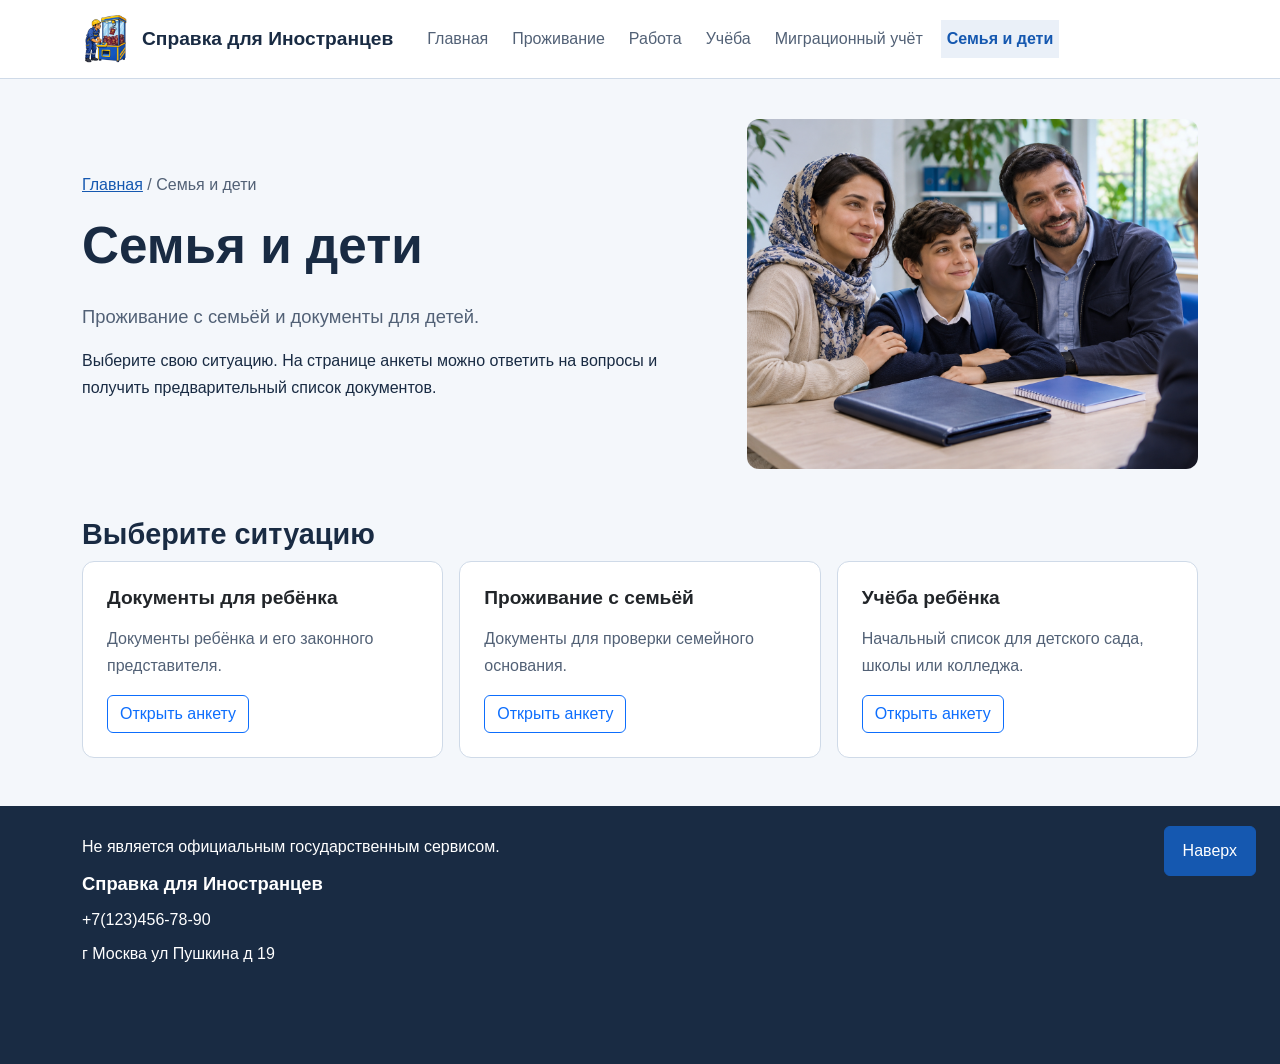
==== family.html @ a0da52e2 "Add separate pages, images and appointment section" ====
<!doctype html>
<html lang="ru">
  <head>
    <meta charset="utf-8" />
    <meta name="viewport" content="width=device-width, initial-scale=1" />
    <meta
      name="description"
      content="Семья и дети. Помощь иностранным гражданам в подготовке документов для проживания, работы и учёбы."
    />
    <title>Семья и дети — Справка для Иностранцев</title>
    <link rel="icon" href="images/logo.png" type="image/png" />
    <link
      rel="stylesheet"
      href="https://cdn.jsdelivr.net/npm/bootstrap@5.3.8/dist/css/bootstrap.min.css"
    />
    <link rel="stylesheet" href="css/style.css" />
    <script defer src="js/data.js"></script>
    <script defer src="js/rules.js"></script>
    <script defer src="js/main.js"></script>
  </head>
  <body id="top">
    <a class="skip-link" href="#main">Перейти к содержимому</a>
    <header class="site-header">
      <div class="container site-header__inner">
        <a class="site-header__brand" href="index.html">
          <img class="site-header__logo" src="images/logo.png" width="48" height="48" alt="" />
          <span>Справка для Иностранцев</span>
        </a>
        <nav class="site-nav" aria-label="Основная навигация">
          <ul class="site-nav__list">
            <li class="site-nav__item"><a class="site-nav__link" href="index.html">Главная</a></li>
            <li class="site-nav__item">
              <a class="site-nav__link" href="residence.html">Проживание</a>
            </li>
            <li class="site-nav__item"><a class="site-nav__link" href="work.html">Работа</a></li>
            <li class="site-nav__item"><a class="site-nav__link" href="study.html">Учёба</a></li>
            <li class="site-nav__item">
              <a class="site-nav__link" href="registration.html">Миграционный учёт</a>
            </li>
            <li class="site-nav__item">
              <a class="site-nav__link" href="family.html" aria-current="page">Семья и дети</a>
            </li>
          </ul>
        </nav>
      </div>
    </header>
    <main id="main" tabindex="-1">
      <section class="container section section-hero">
        <div class="row align-items-center g-4">
          <div class="col-lg-7">
            <p class="breadcrumbs">
              <a href="index.html">Главная</a>
              / Семья и дети
            </p>
            <h1>Семья и дети</h1>
            <p class="hero__text">Проживание с семьёй и документы для детей.</p>
            <p>
              Выберите свою ситуацию. На странице анкеты можно ответить на вопросы и получить
              предварительный список документов.
            </p>
          </div>
          <div class="col-lg-5">
            <img
              class="section-hero__image"
              src="images/family.png"
              alt="Семья с ребёнком на консультации по документам"
              width="520"
              height="350"
            />
          </div>
        </div>
      </section>
      <section class="container section" aria-labelledby="cards-title">
        <h2 id="cards-title">Выберите ситуацию</h2>
        <div class="row g-3" id="cards-family"></div>
        <noscript><p>Для отображения карточек включите JavaScript.</p></noscript>
      </section>
    </main>
    <footer class="site-footer">
      <div class="container">
        <p>Не является официальным государственным сервисом.</p>
        <p class="site-footer__name">Справка для Иностранцев</p>
        <p>+7(123)456-78-90</p>
        <p>г Москва ул Пушкина д 19</p>
      </div>
    </footer>
    <a class="back-to-top btn btn-primary" href="#top">Наверх</a>
  </body>
</html>
---- css/style.css ----
/* Общие переменные */
:root {
  --color-bg: #f4f7fb;
  --color-text: #192b43;
  --color-muted: #526176;
  --color-primary: #1558b0;
  --color-border: #cfdae8;
  --color-success: #15613b;
  --radius: 12px;
}
* {
  box-sizing: border-box;
}
html {
  scroll-behavior: smooth;
  scroll-padding-top: 145px;
}
body {
  margin: 0;
  background: var(--color-bg);
  color: var(--color-text);
  font-family: Arial, sans-serif;
  line-height: 1.65;
}
[hidden] {
  display: none !important;
}
h1,
h2,
h3 {
  line-height: 1.25;
  font-weight: 700;
}
h1 {
  max-width: 800px;
  margin-bottom: 24px;
  font-size: clamp(2rem, 4vw, 3.5rem);
}
h2 {
  font-size: 1.8rem;
}
a {
  color: var(--color-primary);
}
:where(a, button, select, summary):focus-visible {
  outline: 3px solid #ad4500 !important;
  outline-offset: 4px;
}
main:focus {
  outline: none;
}
.skip-link {
  position: fixed;
  top: -100px;
  left: 12px;
  z-index: 2000;
  padding: 12px;
  background: white;
}
.skip-link:focus {
  top: 12px;
}

/* Шапка и меню */
.site-header {
  position: sticky;
  top: 0;
  z-index: 10;
  background: white;
  border-bottom: 1px solid var(--color-border);
}
.site-header__inner {
  display: flex;
  flex-wrap: wrap;
  align-items: center;
  gap: 8px 24px;
  padding-top: 12px;
  padding-bottom: 12px;
}
.site-header__brand {
  color: var(--color-text);
  font-size: 1.2rem;
  font-weight: 700;
  text-decoration: none;
}
.site-nav {
  flex: 1 1 600px;
  min-width: 0;
}
.site-nav__list {
  display: flex;
  flex-direction: row;
  gap: 12px;
  margin: 0;
  padding: 8px 4px;
  overflow-x: auto;
  list-style: none;
}
.site-nav__item {
  flex-shrink: 0;
}
.site-nav__link {
  display: block;
  padding: 6px;
  color: var(--color-muted);
  text-decoration: none;
  white-space: nowrap;
}
.site-nav__link:hover {
  color: var(--color-primary);
  background: #eaf0f8;
}

/* Главная и карточки */
.hero {
  padding-top: 48px;
  padding-bottom: 32px;
}
.hero__text {
  color: var(--color-muted);
  font-size: 1.15rem;
}
.section {
  padding-bottom: 48px;
}
.section__description {
  margin-bottom: 24px;
  color: var(--color-muted);
}
.btn-primary {
  --bs-btn-bg: var(--color-primary);
  --bs-btn-border-color: var(--color-primary);
  --bs-btn-hover-bg: #104488;
  --bs-btn-hover-border-color: #104488;
}
.button {
  min-height: 44px;
  margin: 8px 8px 0 0;
  padding: 10px 18px;
}
.button:disabled {
  cursor: not-allowed;
}
.guide-card {
  height: 100%;
  border: 1px solid var(--color-border);
  border-radius: var(--radius);
}
.guide-card .card-body {
  display: flex;
  flex-direction: column;
  gap: 16px;
  padding: 24px;
}
.guide-card__title {
  margin: 0;
  font-size: 1.2rem;
}
.guide-card__description {
  flex: 1;
  margin: 0;
  color: var(--color-muted);
}
.guide-card .btn {
  align-self: flex-start;
}
.guide-card:hover,
.guide-card:focus-within,
.guide-card--active {
  border-color: var(--color-primary);
  box-shadow: 0 4px 16px #192b4310;
}

/* Анкета и документы */
.questionnaire {
  margin-top: 24px;
  padding: clamp(16px, 3vw, 32px);
  border: 2px solid var(--color-primary);
  border-radius: var(--radius);
  background: white;
}
.questionnaire__header {
  display: flex;
  justify-content: space-between;
  align-items: flex-start;
  gap: 16px;
  margin-bottom: 24px;
}
.questionnaire h3 {
  font-size: 1.5rem;
}
fieldset {
  min-width: 0;
}
legend {
  font-size: 1.1rem;
  font-weight: 700;
}
.form-label {
  font-weight: 600;
}
.form-select {
  min-height: 44px;
  background-image: none;
  appearance: auto;
  padding-right: 12px;
}
.document-list {
  margin-top: 24px;
  padding: 20px;
  border: 1px solid var(--color-border);
  border-radius: var(--radius);
}
.document-list__item {
  display: flex;
  justify-content: space-between;
  align-items: center;
  gap: 16px;
  padding: 12px 0;
}
.document-list__item label {
  flex: 1;
}
.document-list__item select {
  width: 100px;
  flex-shrink: 0;
}

/* Результат */
.result {
  margin-top: 24px;
  padding-top: 24px;
  border-top: 1px solid var(--color-border);
}
.result__item {
  padding: 16px 0;
  border-bottom: 1px solid var(--color-border);
}
.result__item h5 {
  font-size: 1rem;
  font-weight: 700;
}
.result__item p {
  margin-bottom: 8px;
}
.result__state {
  font-weight: 700;
}
.result__item--ready .result__state {
  color: var(--color-success);
}
#result-notes p:last-child {
  margin-bottom: 0;
}

/* Вопросы, инструкция и подвал */
.faq details {
  margin-top: 12px;
  padding: 18px;
  border: 1px solid var(--color-border);
  border-radius: var(--radius);
  background: white;
}
.faq summary {
  cursor: pointer;
  list-style: none;
  font-weight: 600;
}
.faq summary::marker {
  content: '';
}
.faq summary::-webkit-details-marker {
  display: none;
}
.faq details p {
  margin: 12px 0 0;
}
.help-dialog {
  max-width: min(560px, 92vw);
  padding: 28px;
  border: 0;
  border-radius: var(--radius);
  color: var(--color-text);
}
.help-dialog::backdrop {
  background: #192b4380;
}
.back-to-top {
  position: fixed;
  right: 24px;
  bottom: 24px;
  z-index: 20;
  padding: 12px 18px;
}
.back-to-top:active {
  transform: translateY(1px);
}
.site-footer {
  padding: 28px 0 96px;
  background: var(--color-text);
  color: white;
}
.site-footer p {
  margin: 0;
}
@media (max-width: 575px) {
  .questionnaire__header {
    flex-direction: column;
  }
  .document-list__item {
    align-items: flex-start;
  }
  .back-to-top {
    right: 16px;
    bottom: 16px;
  }
}
@media (prefers-reduced-motion: reduce) {
  html {
    scroll-behavior: auto;
  }
}

/* Изображения и страницы */
.site-header__brand {
  display: flex;
  align-items: center;
  gap: 12px;
}
.site-header__logo {
  width: 48px;
  height: 48px;
  object-fit: contain;
}
.site-nav__link[aria-current='page'] {
  color: var(--color-primary);
  font-weight: 700;
  background: #eaf0f8;
}
.directory-card {
  height: 100%;
  overflow: hidden;
  border: 1px solid var(--color-border);
  border-radius: var(--radius);
}
.directory-card__image {
  display: block;
  width: 100%;
  height: 220px;
  object-fit: cover;
}
.directory-card__image--document {
  object-fit: contain;
  background: #e8eef6;
}
.directory-card .card-body {
  display: flex;
  flex-direction: column;
  gap: 12px;
  padding: 24px;
}
.directory-card h3 {
  font-size: 1.25rem;
}
.directory-card p {
  flex: 1;
  color: var(--color-muted);
}
.directory-card .btn {
  align-self: flex-start;
}
.section-hero {
  padding-top: 40px;
}
.section-hero__image {
  display: block;
  width: 100%;
  height: 350px;
  object-fit: cover;
  border-radius: var(--radius);
}
.section-hero__image--document {
  object-fit: contain;
  background: #e8eef6;
}
.breadcrumbs {
  color: var(--color-muted);
}
.questionnaire-page {
  padding-top: 32px;
}
.questionnaire h1 {
  font-size: clamp(1.6rem, 3vw, 2.4rem);
}
.site-footer__name {
  font-size: 1.15rem;
  font-weight: 700;
}
.site-footer p + p {
  margin-top: 8px;
}
@media (max-width: 575px) {
  html {
    scroll-padding-top: 175px;
  }
  .site-header__logo {
    width: 40px;
    height: 40px;
  }
  .site-header__brand {
    font-size: 1.1rem;
  }
  .section-hero__image {
    height: 300px;
  }
}

/* Запись на приём */
.hero__description {
  max-width: 900px;
}
.appointment {
  padding: clamp(20px, 4vw, 36px);
  border: 1px solid var(--color-border);
  border-radius: var(--radius);
  background: white;
}
.appointment__contacts {
  padding: 24px;
  border-radius: var(--radius);
  background: #eaf0f8;
}
.appointment__contacts h3 {
  font-size: 1.1rem;
}
.appointment__phone {
  display: inline-block;
  margin: 8px 0 16px;
  font-size: clamp(1rem, 2vw, 1.35rem);
  font-weight: 700;
  overflow-wrap: anywhere;
}
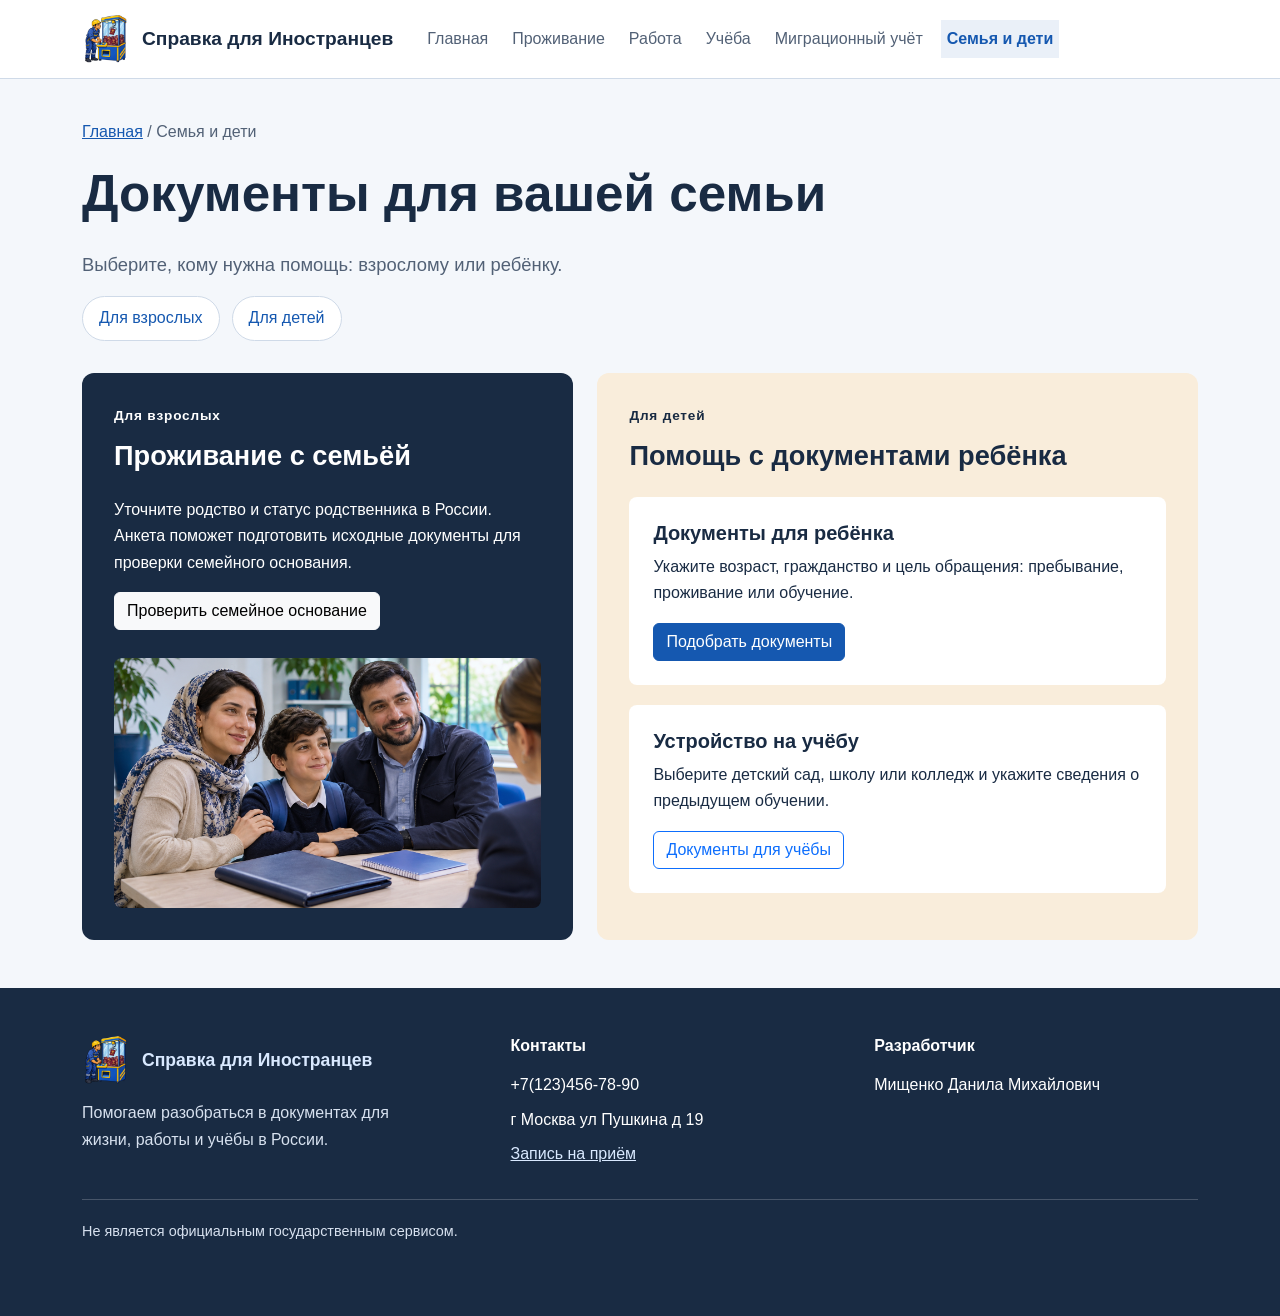
==== commit 892d68a7: "Redesign section layouts and update footer and scroll button" ====
--- a/family.html
+++ b/family.html
@@ -45,45 +45,97 @@
       </div>
     </header>
     <main id="main" tabindex="-1">
-      <section class="container section section-hero">
-        <div class="row align-items-center g-4">
-          <div class="col-lg-7">
-            <p class="breadcrumbs">
-              <a href="index.html">Главная</a>
-              / Семья и дети
-            </p>
-            <h1>Семья и дети</h1>
-            <p class="hero__text">Проживание с семьёй и документы для детей.</p>
-            <p>
-              Выберите свою ситуацию. На странице анкеты можно ответить на вопросы и получить
-              предварительный список документов.
-            </p>
-          </div>
-          <div class="col-lg-5">
-            <img
-              class="section-hero__image"
-              src="images/family.png"
-              alt="Семья с ребёнком на консультации по документам"
-              width="520"
-              height="350"
-            />
-          </div>
+      <section class="container page-intro">
+        <p class="breadcrumbs">
+          <a href="index.html">Главная</a>
+          / Семья и дети
+        </p>
+        <h1>Документы для вашей семьи</h1>
+        <p class="hero__text">Выберите, кому нужна помощь: взрослому или ребёнку.</p>
+        <div class="family-switch">
+          <a href="#adults">Для взрослых</a>
+          <a href="#children">Для детей</a>
         </div>
       </section>
-      <section class="container section" aria-labelledby="cards-title">
-        <h2 id="cards-title">Выберите ситуацию</h2>
-        <div class="row g-3" id="cards-family"></div>
-        <noscript><p>Для отображения карточек включите JavaScript.</p></noscript>
-      </section>
+      <div class="container section family-layout">
+        <section class="family-zone family-zone--adults" id="adults" aria-labelledby="adults-title">
+          <p class="page-label">Для взрослых</p>
+          <h2 id="adults-title">Проживание с семьёй</h2>
+          <p>
+            Уточните родство и статус родственника в России. Анкета поможет подготовить исходные
+            документы для проверки семейного основания.
+          </p>
+          <a class="btn btn-light" href="questionnaire.html?card=family-stay" data-questionnaire>
+            Проверить семейное основание
+          </a>
+          <img
+            src="images/family.png"
+            alt="Семья с ребёнком на консультации"
+            width="600"
+            height="400"
+            loading="lazy"
+          />
+        </section>
+        <section
+          class="family-zone family-zone--children"
+          id="children"
+          aria-labelledby="children-title"
+        >
+          <p class="page-label">Для детей</p>
+          <h2 id="children-title">Помощь с документами ребёнка</h2>
+          <article class="family-child">
+            <h3>Документы для ребёнка</h3>
+            <p>
+              Укажите возраст, гражданство и цель обращения: пребывание, проживание или обучение.
+            </p>
+            <a class="btn btn-primary" href="questionnaire.html?card=child" data-questionnaire>
+              Подобрать документы
+            </a>
+          </article>
+          <article class="family-child">
+            <h3>Устройство на учёбу</h3>
+            <p>Выберите детский сад, школу или колледж и укажите сведения о предыдущем обучении.</p>
+            <a
+              class="btn btn-outline-primary"
+              href="questionnaire.html?card=child-study"
+              data-questionnaire
+            >
+              Документы для учёбы
+            </a>
+          </article>
+        </section>
+      </div>
     </main>
     <footer class="site-footer">
       <div class="container">
-        <p>Не является официальным государственным сервисом.</p>
-        <p class="site-footer__name">Справка для Иностранцев</p>
-        <p>+7(123)456-78-90</p>
-        <p>г Москва ул Пушкина д 19</p>
+        <div class="site-footer__grid">
+          <div>
+            <a class="site-footer__brand" href="index.html">
+              <img class="site-footer__logo" src="images/logo.png" width="48" height="48" alt="" />
+              <span>Справка для Иностранцев</span>
+            </a>
+            <p class="site-footer__description">
+              Помогаем разобраться в документах для жизни, работы и учёбы в России.
+            </p>
+          </div>
+          <div>
+            <h2 class="site-footer__title">Контакты</h2>
+            <p>+7(123)456-78-90</p>
+            <p>г Москва ул Пушкина д 19</p>
+            <p><a href="index.html#appointment">Запись на приём</a></p>
+          </div>
+          <div>
+            <h2 class="site-footer__title">Разработчик</h2>
+            <p>Мищенко Данила Михайлович</p>
+          </div>
+        </div>
+        <div class="site-footer__bottom">
+          <p>Не является официальным государственным сервисом.</p>
+        </div>
       </div>
     </footer>
-    <a class="back-to-top btn btn-primary" href="#top">Наверх</a>
+    <a class="back-to-top" href="#top" aria-label="Вернуться наверх" title="Наверх" hidden>
+      <span aria-hidden="true">↑</span>
+    </a>
   </body>
 </html>
--- a/css/style.css
+++ b/css/style.css
@@ -290,7 +290,17 @@
   right: 24px;
   bottom: 24px;
   z-index: 20;
-  padding: 12px 18px;
+  display: flex;
+  align-items: center;
+  justify-content: center;
+  width: 44px;
+  height: 44px;
+  border-radius: 50%;
+  background: var(--color-primary);
+  color: white;
+  font-size: 1.45rem;
+  text-decoration: none;
+  box-shadow: 0 4px 16px #192b4326;
 }
 .back-to-top:active {
   transform: translateY(1px);
@@ -440,3 +450,393 @@
   font-weight: 700;
   overflow-wrap: anywhere;
 }
+
+/* Страницы */
+.page-intro {
+  padding-top: 40px;
+  padding-bottom: 32px;
+}
+.page-label {
+  margin-bottom: 12px;
+  font-size: 0.85rem;
+  font-weight: 700;
+  letter-spacing: 0.06em;
+}
+.residence-layout {
+  display: grid;
+  grid-template-columns: 240px minmax(0, 1fr);
+  gap: 28px;
+  align-items: start;
+}
+.residence-menu {
+  display: flex;
+  flex-direction: column;
+  gap: 8px;
+  position: sticky;
+  top: 145px;
+  padding: 12px;
+  border: 1px solid var(--color-border);
+  border-radius: var(--radius);
+  background: white;
+}
+.residence-menu__button {
+  padding: 16px;
+  border: 0;
+  border-radius: 8px;
+  background: transparent;
+  color: var(--color-text);
+  text-align: left;
+  font: inherit;
+}
+.residence-menu__button:hover {
+  background: #eaf0f8;
+}
+.residence-menu__button[aria-pressed='true'] {
+  background: var(--color-primary);
+  color: white;
+}
+.residence-panel {
+  display: grid;
+  grid-template-columns: minmax(0, 1fr) minmax(200px, 0.8fr);
+  gap: 28px;
+  padding: 32px;
+  border-radius: var(--radius);
+  background: white;
+  border: 1px solid var(--color-border);
+}
+.residence-panel__text {
+  align-self: center;
+}
+.residence-panel__text h2 {
+  margin-bottom: 20px;
+}
+.residence-panel__photo {
+  width: 100%;
+  height: 420px;
+  object-fit: contain;
+  background: #edf2f8;
+  border-radius: 8px;
+}
+.work-cover {
+  padding-top: 28px;
+}
+.work-cover__image {
+  width: 100%;
+  height: 330px;
+  object-fit: cover;
+  object-position: center 40%;
+  border-radius: var(--radius);
+}
+.work-cover__title {
+  position: relative;
+  max-width: 850px;
+  margin: -55px auto 32px;
+  padding: 32px;
+  background: var(--color-text);
+  color: white;
+  border-radius: var(--radius);
+}
+.work-cover__title h1 {
+  margin-bottom: 16px;
+  font-size: clamp(2rem, 3.5vw, 3rem);
+}
+.work-cover__title p:last-child {
+  margin-bottom: 0;
+}
+.work-options {
+  display: flex;
+  flex-direction: column;
+  gap: 20px;
+}
+.work-option {
+  display: flex;
+  align-items: center;
+  gap: 24px;
+  padding: 28px;
+  border-left: 6px solid var(--color-primary);
+  border-radius: 0 var(--radius) var(--radius) 0;
+  background: white;
+}
+.work-option__number {
+  margin: 0;
+  color: var(--color-primary);
+  font-size: 2rem;
+  font-weight: 700;
+}
+.work-option__text {
+  flex: 1;
+}
+.work-option__text h2 {
+  font-size: 1.45rem;
+}
+.work-option__text p:last-child {
+  margin-bottom: 0;
+}
+.work-option > .btn {
+  flex-shrink: 0;
+}
+.study-intro {
+  padding-top: 32px;
+}
+.study-intro__grid {
+  display: grid;
+  grid-template-columns: 1fr 1fr;
+  gap: 48px;
+  align-items: center;
+}
+.study-intro__grid img {
+  width: 100%;
+  height: 330px;
+  object-fit: cover;
+  border-radius: 80px 12px 80px 12px;
+}
+.study-timeline {
+  position: relative;
+  margin: 48px 0 0;
+  padding: 0;
+  list-style: none;
+}
+.study-timeline::before {
+  content: '';
+  position: absolute;
+  top: 0;
+  bottom: 0;
+  left: 50%;
+  width: 2px;
+  background: #b8cce6;
+}
+.study-step {
+  position: relative;
+  width: calc(50% - 28px);
+  margin-bottom: 28px;
+  padding: 28px;
+  border: 1px solid var(--color-border);
+  border-radius: var(--radius);
+  background: white;
+}
+.study-step:nth-child(even) {
+  margin-left: auto;
+}
+.study-step__number {
+  color: var(--color-primary);
+  font-weight: 700;
+}
+.study-step h2 {
+  font-size: 1.5rem;
+}
+.registration-banner {
+  display: block;
+  width: 100%;
+  height: 230px;
+  object-fit: cover;
+  border-radius: var(--radius);
+  margin-top: 24px;
+}
+.registration-board {
+  display: flex;
+  flex-direction: column;
+  gap: 24px;
+}
+.registration-scenario {
+  display: grid;
+  grid-template-columns: minmax(0, 1fr) minmax(0, 0.8fr);
+  gap: 40px;
+  padding: 36px;
+  border-radius: var(--radius);
+  background: white;
+  border: 1px solid var(--color-border);
+}
+.registration-scenario--1 {
+  background: var(--color-primary);
+  color: white;
+  border: 0;
+}
+.registration-scenario--3 {
+  background: #fff5dc;
+}
+.registration-scenario h2 {
+  font-size: 1.8rem;
+}
+.registration-scenario__steps {
+  align-self: center;
+  margin: 0;
+  padding-left: 24px;
+}
+.registration-scenario__steps li + li {
+  margin-top: 16px;
+}
+.family-switch {
+  display: flex;
+  gap: 12px;
+  flex-wrap: wrap;
+}
+.family-switch a {
+  padding: 8px 16px;
+  border: 1px solid var(--color-border);
+  border-radius: 24px;
+  text-decoration: none;
+  background: white;
+}
+.family-layout {
+  display: grid;
+  grid-template-columns: minmax(0, 0.9fr) minmax(0, 1.1fr);
+  gap: 24px;
+  align-items: stretch;
+}
+.family-zone {
+  padding: 32px;
+  border-radius: var(--radius);
+}
+.family-zone--adults {
+  background: var(--color-text);
+  color: white;
+}
+.family-zone--adults img {
+  display: block;
+  width: 100%;
+  height: 250px;
+  object-fit: cover;
+  margin-top: 28px;
+  border-radius: 8px;
+}
+.family-zone--children {
+  background: #f9eddb;
+}
+.family-zone h2 {
+  font-size: 1.7rem;
+  margin-bottom: 24px;
+}
+.family-child {
+  padding: 24px;
+  border-radius: 8px;
+  background: white;
+}
+.family-child + .family-child {
+  margin-top: 20px;
+}
+.family-child h3 {
+  font-size: 1.25rem;
+}
+
+/* Подвал */
+.site-footer {
+  padding: 48px 0 72px;
+}
+.site-footer__grid {
+  display: grid;
+  grid-template-columns: 1.2fr 1fr 1fr;
+  gap: 40px;
+}
+.site-footer__brand {
+  display: flex;
+  align-items: center;
+  gap: 12px;
+  color: white;
+  font-size: 1.1rem;
+  font-weight: 700;
+  text-decoration: none;
+}
+.site-footer__logo {
+  width: 48px;
+  height: 48px;
+  object-fit: contain;
+}
+.site-footer__description {
+  margin-top: 16px !important;
+  max-width: 340px;
+  color: #d7e1ef;
+}
+.site-footer__title {
+  margin: 0 0 16px;
+  font-size: 1rem;
+}
+.site-footer a {
+  color: #d9e9ff;
+}
+.site-footer__bottom {
+  margin-top: 32px;
+  padding-top: 20px;
+  border-top: 1px solid #ffffff33;
+  color: #d7e1ef;
+  font-size: 0.9rem;
+}
+
+@media (max-width: 991px) {
+  .residence-layout {
+    grid-template-columns: 1fr;
+  }
+  .residence-menu {
+    position: static;
+    flex-direction: row;
+    flex-wrap: wrap;
+  }
+  .work-option {
+    flex-wrap: wrap;
+  }
+  .work-option__text {
+    flex-basis: calc(100% - 80px);
+  }
+  .study-intro__grid {
+    gap: 24px;
+  }
+  .family-layout {
+    grid-template-columns: 1fr;
+  }
+  .site-footer__grid {
+    grid-template-columns: 1fr 1fr;
+    gap: 28px;
+  }
+}
+@media (max-width: 575px) {
+  .residence-panel,
+  .study-intro__grid,
+  .registration-scenario,
+  .site-footer__grid {
+    grid-template-columns: 1fr;
+  }
+  .residence-panel,
+  .work-option,
+  .registration-scenario,
+  .family-zone {
+    padding: 22px;
+  }
+  .residence-menu__button {
+    padding: 10px;
+  }
+  .residence-panel__photo {
+    height: 320px;
+  }
+  .work-cover__image {
+    height: 240px;
+  }
+  .work-cover__title {
+    margin: -24px 12px 24px;
+    padding: 24px;
+  }
+  .work-option {
+    gap: 16px;
+  }
+  .work-option__text {
+    flex-basis: calc(100% - 60px);
+  }
+  .study-intro__grid img {
+    height: 240px;
+  }
+  .study-timeline::before {
+    left: 0;
+  }
+  .study-step {
+    width: calc(100% - 20px);
+    margin-left: 20px;
+    padding: 24px;
+  }
+  .study-step:nth-child(even) {
+    margin-left: 20px;
+  }
+  .registration-scenario {
+    gap: 24px;
+  }
+  .registration-banner {
+    height: 190px;
+  }
+}
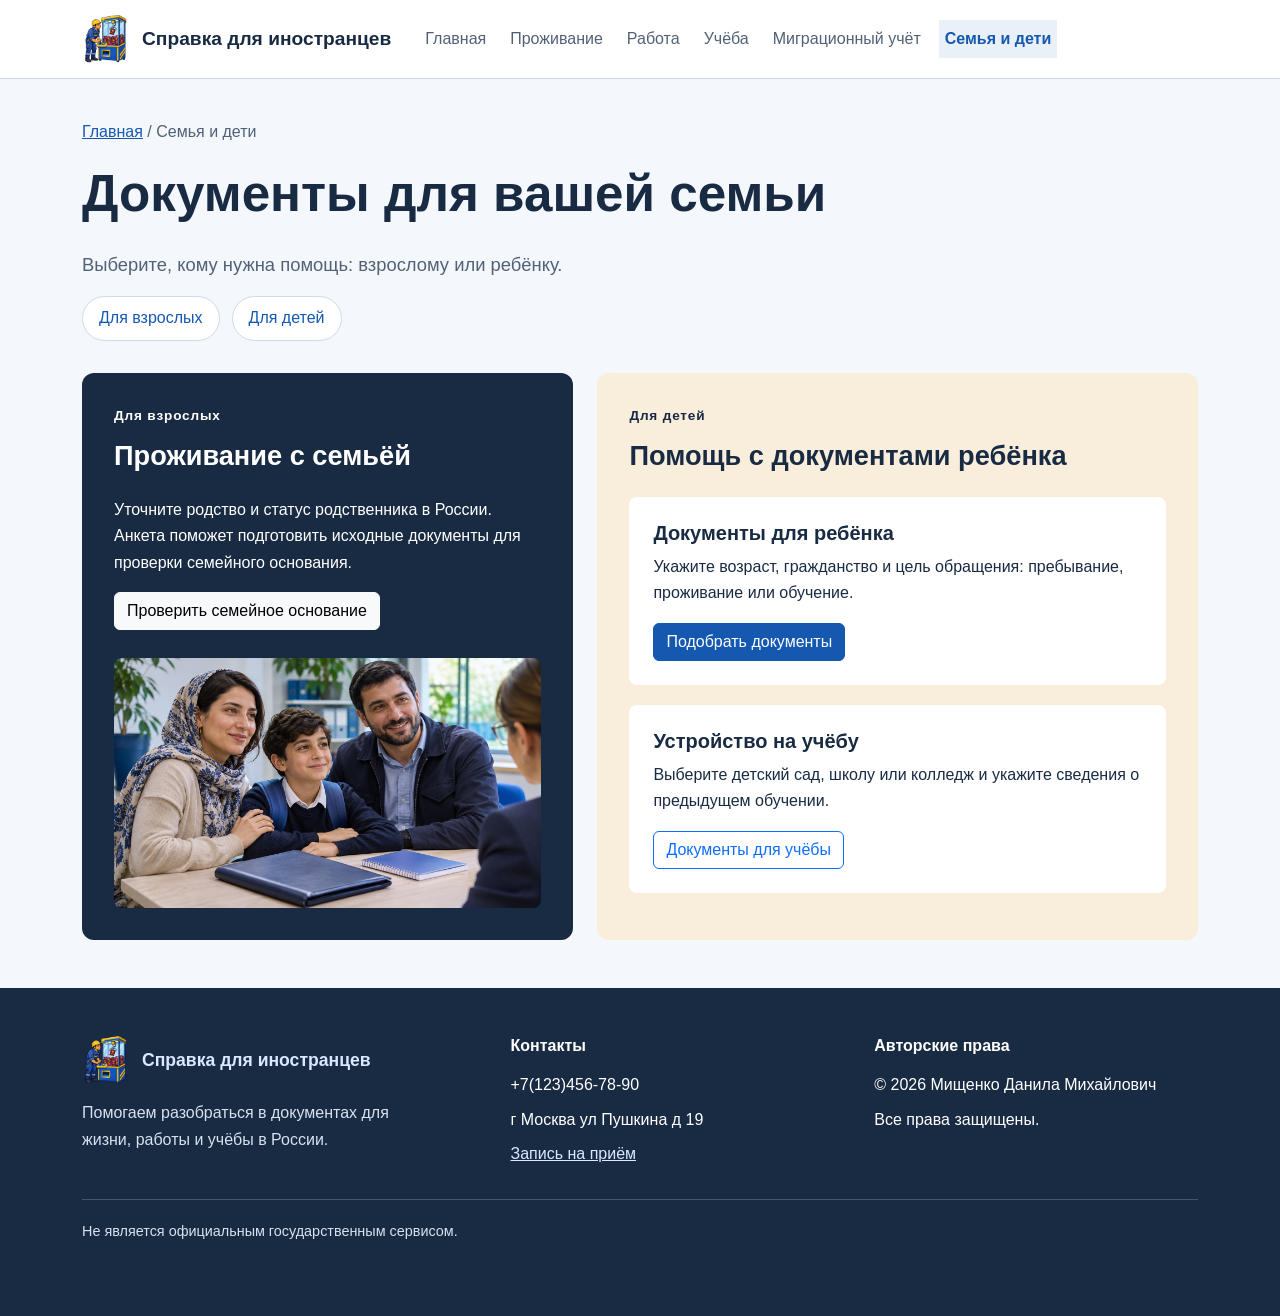
==== commit f3e71640: "Update copyright footer, site name and back-to-top chevron" ====
--- a/family.html
+++ b/family.html
@@ -7,7 +7,7 @@
       name="description"
       content="Семья и дети. Помощь иностранным гражданам в подготовке документов для проживания, работы и учёбы."
     />
-    <title>Семья и дети — Справка для Иностранцев</title>
+    <title>Семья и дети — Справка для иностранцев</title>
     <link rel="icon" href="images/logo.png" type="image/png" />
     <link
       rel="stylesheet"
@@ -24,7 +24,7 @@
       <div class="container site-header__inner">
         <a class="site-header__brand" href="index.html">
           <img class="site-header__logo" src="images/logo.png" width="48" height="48" alt="" />
-          <span>Справка для Иностранцев</span>
+          <span>Справка для иностранцев</span>
         </a>
         <nav class="site-nav" aria-label="Основная навигация">
           <ul class="site-nav__list">
@@ -112,7 +112,7 @@
           <div>
             <a class="site-footer__brand" href="index.html">
               <img class="site-footer__logo" src="images/logo.png" width="48" height="48" alt="" />
-              <span>Справка для Иностранцев</span>
+              <span>Справка для иностранцев</span>
             </a>
             <p class="site-footer__description">
               Помогаем разобраться в документах для жизни, работы и учёбы в России.
@@ -125,8 +125,9 @@
             <p><a href="index.html#appointment">Запись на приём</a></p>
           </div>
           <div>
-            <h2 class="site-footer__title">Разработчик</h2>
-            <p>Мищенко Данила Михайлович</p>
+            <h2 class="site-footer__title">Авторские права</h2>
+            <p>© 2026 Мищенко Данила Михайлович</p>
+            <p>Все права защищены.</p>
           </div>
         </div>
         <div class="site-footer__bottom">
@@ -135,7 +136,7 @@
       </div>
     </footer>
     <a class="back-to-top" href="#top" aria-label="Вернуться наверх" title="Наверх" hidden>
-      <span aria-hidden="true">↑</span>
+      <span class="back-to-top__icon" aria-hidden="true"></span>
     </a>
   </body>
 </html>
--- a/css/style.css
+++ b/css/style.css
@@ -302,6 +302,13 @@
   text-decoration: none;
   box-shadow: 0 4px 16px #192b4326;
 }
+.back-to-top__icon {
+  width: 12px;
+  height: 12px;
+  border-top: 2px solid currentColor;
+  border-right: 2px solid currentColor;
+  transform: translateY(3px) rotate(-45deg);
+}
 .back-to-top:active {
   transform: translateY(1px);
 }
